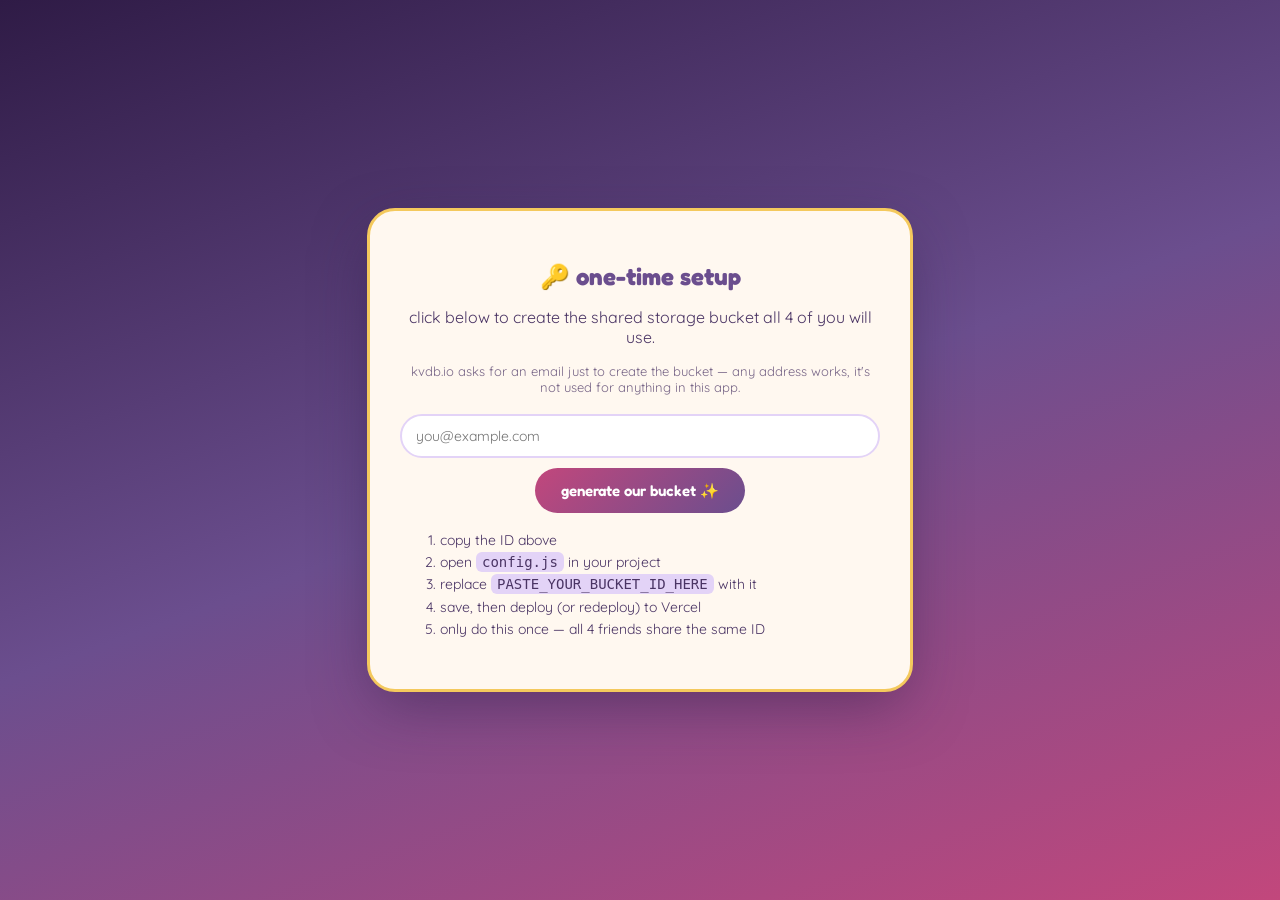
==== setup.html @ 55db672f "hangout planner" ====
<!DOCTYPE html>
<html lang="en">
<head>
<meta charset="UTF-8" />
<meta name="viewport" content="width=device-width, initial-scale=1.0" />
<title>setup — generate shared bucket</title>
<link href="https://fonts.googleapis.com/css2?family=Fredoka:wght@500;600&family=Quicksand:wght@500;600&display=swap" rel="stylesheet">
<style>
  body{
    font-family: 'Quicksand', sans-serif;
    background: linear-gradient(160deg,#2f1b46,#6b4e8e,#c2477c);
    min-height: 100vh;
    margin: 0;
    display: flex;
    align-items: center;
    justify-content: center;
    color: #4a3464;
  }
  .card{
    background: #fff8f0;
    border-radius: 28px;
    border: 3px solid #f4c95d;
    max-width: 480px;
    padding: 34px 30px;
    text-align: center;
    box-shadow: 0 20px 60px -10px rgba(47,27,70,0.5);
  }
  h1{ font-family:'Fredoka',sans-serif; color:#6b4e8e; font-size: 24px; }
  button{
    font-family:'Fredoka',sans-serif;
    font-weight: 600;
    border: none;
    border-radius: 999px;
    padding: 13px 26px;
    background: linear-gradient(135deg,#c2477c,#6b4e8e);
    color: #fff;
    cursor: pointer;
    font-size: 15px;
    margin-top: 10px;
  }
  button:disabled{ opacity:0.5; cursor:not-allowed; }
  .result{
    margin-top: 20px;
    padding: 14px;
    background: #fff;
    border: 2px dashed #d8c8f0;
    border-radius: 14px;
    font-weight: 700;
    word-break: break-all;
    display: none;
  }
  .steps{ text-align:left; font-size: 14px; line-height: 1.6; margin-top: 16px; }
  code{ background:#e3d3f7; padding: 2px 6px; border-radius: 6px; }
</style>
</head>
<body>
  <div class="card">
    <h1>🔑 one-time setup</h1>
    <p>click below to create the shared storage bucket all 4 of you will use.</p>
    <p style="font-size:13px;opacity:0.75;">kvdb.io asks for an email just to create the bucket — any address works, it's not used for anything in this app.</p>
    <input type="email" id="email" placeholder="you@example.com" style="width:100%;padding:11px 14px;border-radius:999px;border:2px solid #e3d3f7;font-family:'Quicksand',sans-serif;font-size:14px;margin-top:6px;box-sizing:border-box;" />
    <br/>
    <button id="go">generate our bucket ✨</button>
    <div class="result" id="result"></div>
    <div class="steps">
      <ol>
        <li>copy the ID above</li>
        <li>open <code>config.js</code> in your project</li>
        <li>replace <code>PASTE_YOUR_BUCKET_ID_HERE</code> with it</li>
        <li>save, then deploy (or redeploy) to Vercel</li>
        <li>only do this once — all 4 friends share the same ID</li>
      </ol>
    </div>
  </div>

<script>
document.getElementById("go").addEventListener("click", async () => {
  const btn = document.getElementById("go");
  const result = document.getElementById("result");
  const email = document.getElementById("email").value.trim() || "pookie@example.com";
  btn.disabled = true;
  btn.textContent = "conjuring...";
  try {
    const res = await fetch("https://kvdb.io/", {
      method: "POST",
      headers: { "Content-Type": "application/x-www-form-urlencoded" },
      body: "email=" + encodeURIComponent(email)
    });
    const text = (await res.text()).trim();
    if (!res.ok || !text || text.length > 60) {
      throw new Error(text || ("status " + res.status));
    }
    // kvdb returns just the bucket ID as plain text
    const bucketId = text.split("/").pop();
    result.style.display = "block";
    result.textContent = bucketId;
    btn.textContent = "done! 🎉";
  } catch (err) {
    result.style.display = "block";
    result.textContent = "couldn't create a bucket (" + err.message + "). try again, or visit kvdb.io directly.";
    btn.disabled = false;
    btn.textContent = "generate our bucket ✨";
  }
});
</script>
</body>
</html>
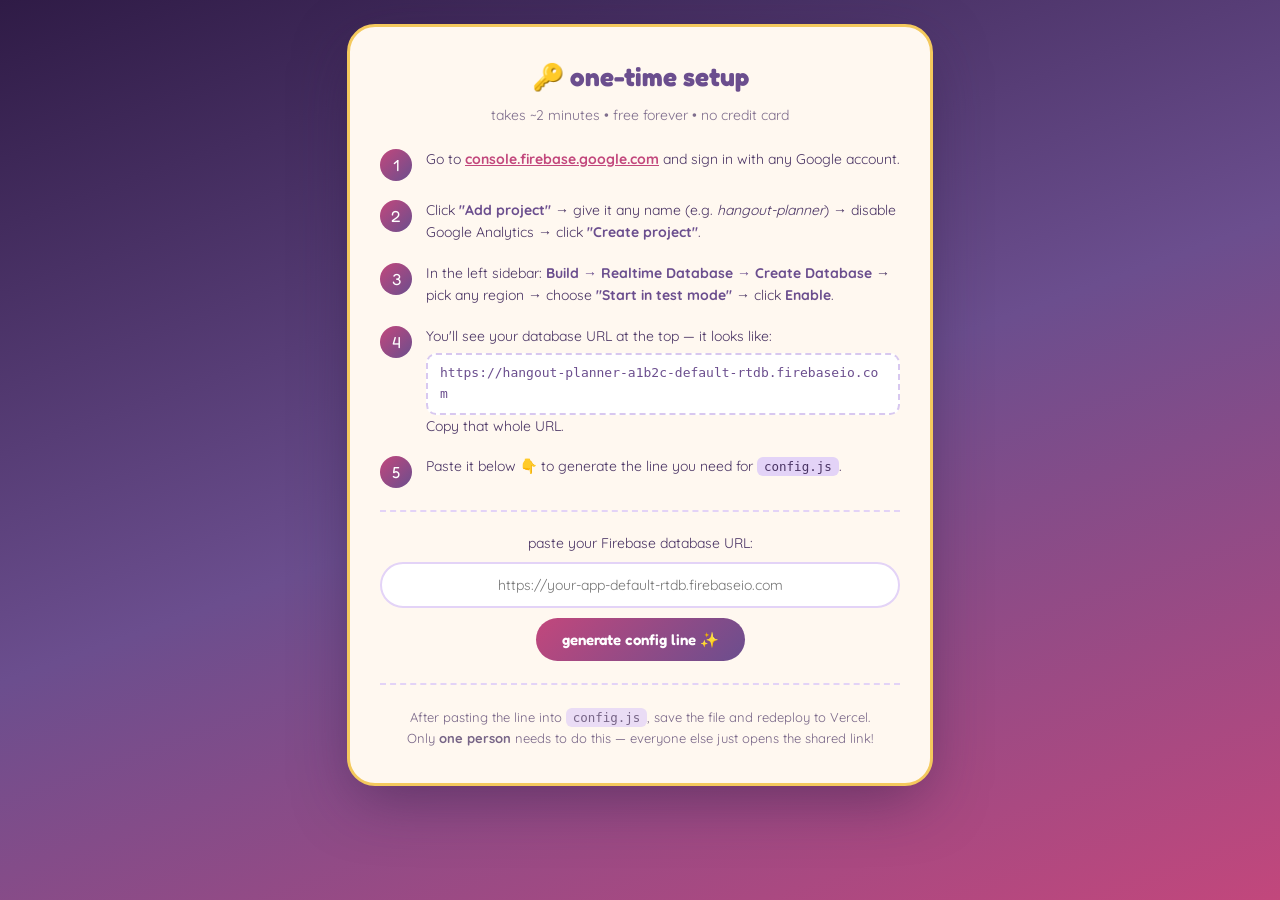
==== commit 6644d238: "hangout planner" ====
--- a/setup.html
+++ b/setup.html
@@ -3,7 +3,7 @@
 <head>
 <meta charset="UTF-8" />
 <meta name="viewport" content="width=device-width, initial-scale=1.0" />
-<title>setup — generate shared bucket</title>
+<title>setup — firebase guide</title>
 <link href="https://fonts.googleapis.com/css2?family=Fredoka:wght@500;600&family=Quicksand:wght@500;600&display=swap" rel="stylesheet">
 <style>
   body{
@@ -11,96 +11,217 @@
     background: linear-gradient(160deg,#2f1b46,#6b4e8e,#c2477c);
     min-height: 100vh;
     margin: 0;
+    padding: 24px;
     display: flex;
-    align-items: center;
+    align-items: flex-start;
     justify-content: center;
+    box-sizing: border-box;
     color: #4a3464;
   }
   .card{
     background: #fff8f0;
     border-radius: 28px;
     border: 3px solid #f4c95d;
-    max-width: 480px;
+    max-width: 520px;
+    width: 100%;
     padding: 34px 30px;
+    box-shadow: 0 20px 60px -10px rgba(47,27,70,0.5);
+  }
+  h1{ font-family:'Fredoka',sans-serif; color:#6b4e8e; font-size: 26px; margin: 0 0 6px; text-align:center; }
+  .tagline{ text-align:center; font-size:14px; opacity:0.7; margin-bottom: 24px; }
+
+  .step{
+    display: flex;
+    gap: 14px;
+    align-items: flex-start;
+    margin-bottom: 18px;
+  }
+  .step-num{
+    font-family:'Fredoka',sans-serif;
+    background: linear-gradient(135deg,#c2477c,#6b4e8e);
+    color: #fff;
+    width: 32px;
+    height: 32px;
+    border-radius: 50%;
+    display: flex;
+    align-items: center;
+    justify-content: center;
+    font-size: 16px;
+    flex-shrink: 0;
+    margin-top: 1px;
+  }
+  .step-body{ flex: 1; font-size: 14px; line-height: 1.6; }
+  .step-body strong{ color: #6b4e8e; }
+  .step-body a{ color: #c2477c; font-weight: 700; }
+
+  code{
+    background:#e3d3f7;
+    padding: 2px 7px;
+    border-radius: 6px;
+    font-size: 12.5px;
+    font-family: monospace;
+  }
+  .url-example{
+    display: block;
+    margin: 6px 0 0;
+    background: #fff;
+    border: 2px dashed #d8c8f0;
+    border-radius: 10px;
+    padding: 8px 12px;
+    font-family: monospace;
+    font-size: 13px;
+    color: #6b4e8e;
+    word-break: break-all;
+  }
+
+  .divider{
+    border: none;
+    border-top: 2px dashed #e3d3f7;
+    margin: 22px 0;
+  }
+
+  .paste-section{ text-align: center; }
+  .paste-section p{ font-size: 14px; margin: 0 0 10px; }
+  input[type="text"]{
+    width: 100%;
+    padding: 12px 16px;
+    border-radius: 999px;
+    border: 2px solid #e3d3f7;
+    font-family: 'Quicksand',sans-serif;
+    font-size: 14px;
+    color: #4a3464;
+    box-sizing: border-box;
     text-align: center;
-    box-shadow: 0 20px 60px -10px rgba(47,27,70,0.5);
-  }
-  h1{ font-family:'Fredoka',sans-serif; color:#6b4e8e; font-size: 24px; }
+    outline: none;
+    transition: border-color 0.2s;
+  }
+  input[type="text"]:focus{ border-color: #c2477c; }
+
   button{
     font-family:'Fredoka',sans-serif;
     font-weight: 600;
     border: none;
     border-radius: 999px;
-    padding: 13px 26px;
+    padding: 12px 26px;
     background: linear-gradient(135deg,#c2477c,#6b4e8e);
     color: #fff;
     cursor: pointer;
     font-size: 15px;
     margin-top: 10px;
-  }
-  button:disabled{ opacity:0.5; cursor:not-allowed; }
-  .result{
-    margin-top: 20px;
-    padding: 14px;
+    transition: opacity 0.2s, transform 0.15s;
+  }
+  button:hover{ transform: translateY(-1px); }
+  button:disabled{ opacity:0.5; cursor:not-allowed; transform:none; }
+
+  .snippet{
+    margin-top: 14px;
     background: #fff;
     border: 2px dashed #d8c8f0;
     border-radius: 14px;
-    font-weight: 700;
+    padding: 14px 16px;
+    font-family: monospace;
+    font-size: 13px;
+    text-align: left;
+    display: none;
+    white-space: pre-wrap;
     word-break: break-all;
-    display: none;
-  }
-  .steps{ text-align:left; font-size: 14px; line-height: 1.6; margin-top: 16px; }
-  code{ background:#e3d3f7; padding: 2px 6px; border-radius: 6px; }
+    color: #4a3464;
+  }
+  .snippet .highlight{ color: #c2477c; font-weight: 700; }
+  .copy-wrap{ text-align:center; }
 </style>
 </head>
 <body>
   <div class="card">
     <h1>🔑 one-time setup</h1>
-    <p>click below to create the shared storage bucket all 4 of you will use.</p>
-    <p style="font-size:13px;opacity:0.75;">kvdb.io asks for an email just to create the bucket — any address works, it's not used for anything in this app.</p>
-    <input type="email" id="email" placeholder="you@example.com" style="width:100%;padding:11px 14px;border-radius:999px;border:2px solid #e3d3f7;font-family:'Quicksand',sans-serif;font-size:14px;margin-top:6px;box-sizing:border-box;" />
-    <br/>
-    <button id="go">generate our bucket ✨</button>
-    <div class="result" id="result"></div>
-    <div class="steps">
-      <ol>
-        <li>copy the ID above</li>
-        <li>open <code>config.js</code> in your project</li>
-        <li>replace <code>PASTE_YOUR_BUCKET_ID_HERE</code> with it</li>
-        <li>save, then deploy (or redeploy) to Vercel</li>
-        <li>only do this once — all 4 friends share the same ID</li>
-      </ol>
+    <p class="tagline">takes ~2 minutes • free forever • no credit card</p>
+
+    <div class="step">
+      <div class="step-num">1</div>
+      <div class="step-body">
+        Go to <a href="https://console.firebase.google.com" target="_blank">console.firebase.google.com</a>
+        and sign in with any Google account.
+      </div>
+    </div>
+
+    <div class="step">
+      <div class="step-num">2</div>
+      <div class="step-body">
+        Click <strong>"Add project"</strong> → give it any name (e.g. <em>hangout-planner</em>)
+        → disable Google Analytics → click <strong>"Create project"</strong>.
+      </div>
+    </div>
+
+    <div class="step">
+      <div class="step-num">3</div>
+      <div class="step-body">
+        In the left sidebar: <strong>Build → Realtime Database → Create Database</strong>
+        → pick any region → choose <strong>"Start in test mode"</strong> → click <strong>Enable</strong>.
+      </div>
+    </div>
+
+    <div class="step">
+      <div class="step-num">4</div>
+      <div class="step-body">
+        You'll see your database URL at the top — it looks like:<br>
+        <span class="url-example">https://hangout-planner-a1b2c-default-rtdb.firebaseio.com</span>
+        Copy that whole URL.
+      </div>
+    </div>
+
+    <div class="step">
+      <div class="step-num">5</div>
+      <div class="step-body">
+        Paste it below 👇 to generate the line you need for <code>config.js</code>.
+      </div>
+    </div>
+
+    <hr class="divider" />
+
+    <div class="paste-section">
+      <p>paste your Firebase database URL:</p>
+      <input type="text" id="db-url" placeholder="https://your-app-default-rtdb.firebaseio.com" />
+      <br>
+      <button id="gen-btn">generate config line ✨</button>
+      <div class="snippet" id="snippet"></div>
+      <div class="copy-wrap"><button id="copy-btn" style="display:none;font-size:13px;padding:9px 20px;margin-top:8px;">copy to clipboard 📋</button></div>
+    </div>
+
+    <hr class="divider" />
+
+    <div style="font-size:13px;opacity:0.75;text-align:center;line-height:1.6;">
+      After pasting the line into <code>config.js</code>, save the file and redeploy to Vercel.<br>
+      Only <strong>one person</strong> needs to do this — everyone else just opens the shared link!
     </div>
   </div>
 
 <script>
-document.getElementById("go").addEventListener("click", async () => {
-  const btn = document.getElementById("go");
-  const result = document.getElementById("result");
-  const email = document.getElementById("email").value.trim() || "pookie@example.com";
-  btn.disabled = true;
-  btn.textContent = "conjuring...";
-  try {
-    const res = await fetch("https://kvdb.io/", {
-      method: "POST",
-      headers: { "Content-Type": "application/x-www-form-urlencoded" },
-      body: "email=" + encodeURIComponent(email)
-    });
-    const text = (await res.text()).trim();
-    if (!res.ok || !text || text.length > 60) {
-      throw new Error(text || ("status " + res.status));
-    }
-    // kvdb returns just the bucket ID as plain text
-    const bucketId = text.split("/").pop();
-    result.style.display = "block";
-    result.textContent = bucketId;
-    btn.textContent = "done! 🎉";
-  } catch (err) {
-    result.style.display = "block";
-    result.textContent = "couldn't create a bucket (" + err.message + "). try again, or visit kvdb.io directly.";
-    btn.disabled = false;
-    btn.textContent = "generate our bucket ✨";
-  }
+const genBtn = document.getElementById("gen-btn");
+const copyBtn = document.getElementById("copy-btn");
+const snippet = document.getElementById("snippet");
+let configLine = "";
+
+genBtn.addEventListener("click", () => {
+  const url = document.getElementById("db-url").value.trim().replace(/\/$/, "");
+  if (!url.startsWith("https://") || !url.includes("firebaseio.com")) {
+    snippet.style.display = "block";
+    snippet.innerHTML = "⚠️ that doesn't look like a Firebase URL — it should start with https:// and contain firebaseio.com";
+    copyBtn.style.display = "none";
+    return;
+  }
+  configLine = `  FIREBASE_DB_URL: "${url}",`;
+  snippet.style.display = "block";
+  snippet.innerHTML = `In <strong>config.js</strong>, replace the placeholder line with:\n\n<span class="highlight">${configLine}</span>`;
+  copyBtn.style.display = "inline-block";
+});
+
+copyBtn.addEventListener("click", () => {
+  navigator.clipboard.writeText(configLine).then(() => {
+    copyBtn.textContent = "copied! 💌";
+    setTimeout(() => copyBtn.textContent = "copy to clipboard 📋", 1800);
+  }).catch(() => {
+    prompt("copy this:", configLine);
+  });
 });
 </script>
 </body>
